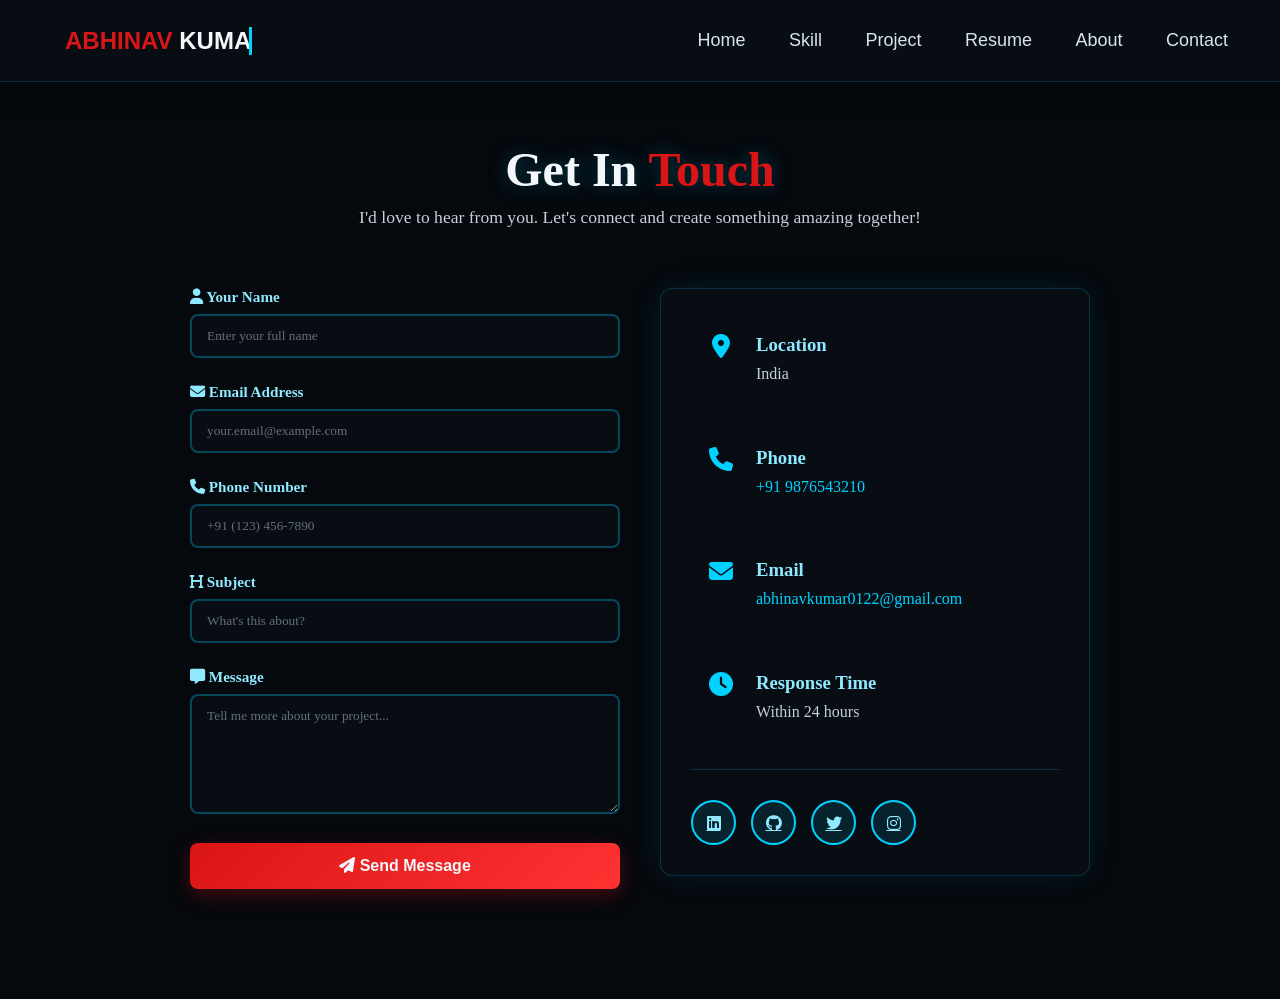
==== contact.html @ 3635540a "Add files via upload" ====
<!DOCTYPE html>
<html lang="en">
<head>
    <meta charset="UTF-8">
    <meta name="viewport" content="width=device-width, initial-scale=1.0">
    <title>Contact - Abhinav Kumar</title>
    <link rel="stylesheet" href="https://cdnjs.cloudflare.com/ajax/libs/font-awesome/6.7.2/css/all.min.css">
    <link rel="stylesheet" href="design.css">
    <style>
        .contact-container {
            background-color: #05080d;
            min-height: 100vh;
            padding: 60px 20px;
        }

        .contact-wrapper {
            max-width: 900px;
            margin: 0 auto;
        }

        .contact-header {
            text-align: center;
            margin-bottom: 60px;
            animation: slideDown 0.8s ease-out;
        }

        .contact-header h1 {
            color: #f4f7fb;
            font-size: 3em;
            margin-bottom: 10px;
            text-shadow: 0 0 20px rgba(0, 210, 255, 0.3);
        }

        .contact-header h1 span {
            color: rgb(218, 21, 21);
        }

        .contact-header p {
            color: #c5d0da;
            font-size: 1.1em;
        }

        .contact-content {
            display: grid;
            grid-template-columns: 1fr 1fr;
            gap: 40px;
            margin-bottom: 50px;
        }

        .contact-form-section, .contact-info-section {
            animation: fadeInUp 0.8s ease-out 0.2s both;
        }

        .form-group {
            margin-bottom: 25px;
        }

        .form-group label {
            display: block;
            color: #8feaff;
            margin-bottom: 8px;
            font-weight: 600;
            font-size: 0.95em;
        }

        .form-group input,
        .form-group textarea {
            width: 100%;
            padding: 12px 15px;
            background-color: #080d14;
            border: 2px solid rgba(0, 210, 255, 0.3);
            border-radius: 8px;
            color: #f4f7fb;
            font-family: inherit;
            transition: all 0.3s ease;
            outline: none;
        }

        .form-group input::placeholder,
        .form-group textarea::placeholder {
            color: rgba(193, 208, 218, 0.5);
        }

        .form-group input:focus,
        .form-group textarea:focus {
            border-color: #00d2ff;
            background-color: rgba(0, 210, 255, 0.05);
            box-shadow: 0 0 15px rgba(0, 210, 255, 0.2), inset 0 0 15px rgba(0, 210, 255, 0.05);
            transform: translateY(-2px);
        }

        .form-group textarea {
            resize: vertical;
            min-height: 120px;
        }

        .submit-btn {
            width: 100%;
            padding: 14px;
            background: linear-gradient(135deg, rgb(218, 21, 21), rgb(255, 50, 50));
            color: #f4f7fb;
            border: none;
            border-radius: 8px;
            font-size: 1em;
            font-weight: 600;
            cursor: pointer;
            transition: all 0.3s ease;
            box-shadow: 0 6px 20px rgba(218, 21, 21, 0.3);
        }

        .submit-btn:hover {
            transform: translateY(-3px);
            box-shadow: 0 10px 30px rgba(218, 21, 21, 0.5);
            background: linear-gradient(135deg, rgb(255, 50, 50), rgb(218, 21, 21));
        }

        .submit-btn:active {
            transform: translateY(-1px);
        }

        .contact-info {
            background-color: #080d14;
            padding: 30px;
            border: 1px solid rgba(0, 210, 255, 0.2);
            border-radius: 12px;
            box-shadow: 0 0 30px rgba(0, 210, 255, 0.1);
        }

        .info-item {
            display: flex;
            align-items: flex-start;
            margin-bottom: 30px;
            transition: all 0.3s ease;
            padding: 15px;
            border-radius: 8px;
        }

        .info-item:hover {
            background-color: rgba(0, 210, 255, 0.08);
            transform: translateX(5px);
        }

        .info-item i {
            color: #00d2ff;
            font-size: 1.5em;
            margin-right: 20px;
            min-width: 30px;
            text-align: center;
        }

        .info-text h3 {
            color: #8feaff;
            margin-bottom: 5px;
        }

        .info-text p {
            color: #c5d0da;
            line-height: 1.6;
        }

        .info-text a {
            color: #00d2ff;
            text-decoration: none;
            transition: all 0.3s ease;
        }

        .info-text a:hover {
            color: rgb(218, 21, 21);
            text-shadow: 0 0 10px rgba(0, 210, 255, 0.3);
        }

        .social-links {
            display: flex;
            gap: 15px;
            margin-top: 30px;
            padding-top: 30px;
            border-top: 1px solid rgba(0, 210, 255, 0.2);
        }

        .social-links a {
            width: 45px;
            height: 45px;
            background-color: rgba(0, 210, 255, 0.1);
            border: 2px solid #00d2ff;
            border-radius: 50%;
            display: flex;
            align-items: center;
            justify-content: center;
            color: #8feaff;
            transition: all 0.3s ease;
            cursor: pointer;
        }

        .social-links a:hover {
            background-color: #00d2ff;
            color: #05080d;
            transform: translateY(-5px);
            box-shadow: 0 8px 20px rgba(0, 210, 255, 0.4);
        }

        @keyframes slideDown {
            from {
                opacity: 0;
                transform: translateY(-30px);
            }
            to {
                opacity: 1;
                transform: translateY(0);
            }
        }

        @keyframes fadeInUp {
            from {
                opacity: 0;
                transform: translateY(30px);
            }
            to {
                opacity: 1;
                transform: translateY(0);
            }
        }

        @media (max-width: 768px) {
            .contact-content {
                grid-template-columns: 1fr;
                gap: 30px;
            }

            .contact-header h1 {
                font-size: 2em;
            }

            .contact-form-section, .contact-info-section {
                animation: fadeInUp 0.8s ease-out both;
            }
        }
    </style>
</head>
<body class="portfolio-home">
<div class="containeer">
    <h2><span>ABHINAV</span> KUMAR </h2>
    <div class="navbar" id="navbar">
        <a href="port.html#home"><i class="fa-solid fa-house"></i> Home</a>
        <a href="port.html#skills"><i class="fa-solid fa-code"></i> Skill</a>
        <a href="port.html#projects"><i class="fa-solid fa-briefcase"></i> Project</a>
        <a href="port.html#resume"><i class="fa-solid fa-file"></i> Resume</a>
        <a href="port.html#about"><i class="fa-solid fa-user"></i> About</a>
        <a href="port.html#contact"><i class="fa-solid fa-envelope"></i> Contact</a>
    </div>
    <div class="menu" id="menu">
        <i class="fa-solid fa-bars"></i>
    </div>
</div>

<div class="contact-container">
    <div class="contact-wrapper">
        <div class="contact-header">
            <h1>Get In <span>Touch</span></h1>
            <p>I'd love to hear from you. Let's connect and create something amazing together!</p>
        </div>

        <div class="contact-content">
            <div class="contact-form-section">
                <form id="contactForm">
                    <div class="form-group">
                        <label for="name"><i class="fa-solid fa-user"></i> Your Name</label>
                        <input type="text" id="name" name="name" placeholder="Enter your full name" required>
                    </div>

                    <div class="form-group">
                        <label for="email"><i class="fa-solid fa-envelope"></i> Email Address</label>
                        <input type="email" id="email" name="email" placeholder="your.email@example.com" required>
                    </div>

                    <div class="form-group">
                        <label for="phone"><i class="fa-solid fa-phone"></i> Phone Number</label>
                        <input type="tel" id="phone" name="phone" placeholder="+91 (123) 456-7890">
                    </div>

                    <div class="form-group">
                        <label for="subject"><i class="fa-solid fa-heading"></i> Subject</label>
                        <input type="text" id="subject" name="subject" placeholder="What's this about?" required>
                    </div>

                    <div class="form-group">
                        <label for="message"><i class="fa-solid fa-message"></i> Message</label>
                        <textarea id="message" name="message" placeholder="Tell me more about your project..." required></textarea>
                    </div>

                    <button type="submit" class="submit-btn">
                        <i class="fa-solid fa-paper-plane"></i> Send Message
                    </button>
                </form>
            </div>

            <div class="contact-info-section">
                <div class="contact-info">
                    <div class="info-item">
                        <i class="fa-solid fa-map-marker-alt"></i>
                        <div class="info-text">
                            <h3>Location</h3>
                            <p>India</p>
                        </div>
                    </div>

                    <div class="info-item">
                        <i class="fa-solid fa-phone"></i>
                        <div class="info-text">
                            <h3>Phone</h3>
                            <p><a href="tel:+919876543210">+91 9876543210</a></p>
                        </div>
                    </div>

                    <div class="info-item">
                        <i class="fa-solid fa-envelope"></i>
                        <div class="info-text">
                            <h3>Email</h3>
                            <p><a href="mailto:abhinavkumar0122@gmail.com">abhinavkumar0122@gmail.com</a></p>
                        </div>
                    </div>

                    <div class="info-item">
                        <i class="fa-solid fa-clock"></i>
                        <div class="info-text">
                            <h3>Response Time</h3>
                            <p>Within 24 hours</p>
                        </div>
                    </div>

                    <div class="social-links">
                        <a href="https://www.linkedin.com/in/abhinav-kumar-mca" target="_blank" title="LinkedIn">
                            <i class="fa-brands fa-linkedin"></i>
                        </a>
                        <a href="https://www.github.com/abhinavpandit123" target="_blank" title="GitHub">
                            <i class="fa-brands fa-github"></i>
                        </a>
                        <a href="https://twitter.com" target="_blank" title="Twitter">
                            <i class="fa-brands fa-twitter"></i>
                        </a>
                        <a href="https://instagram.com" target="_blank" title="Instagram">
                            <i class="fa-brands fa-instagram"></i>
                        </a>
                    </div>
                </div>
            </div>
        </div>
    </div>
</div>

<script>
    const contactForm = document.getElementById('contactForm');
    
    if (contactForm) {
        contactForm.addEventListener('submit', function(e) {
            e.preventDefault();
            
            const name = document.getElementById('name').value;
            const email = document.getElementById('email').value;
            const subject = document.getElementById('subject').value;
            const message = document.getElementById('message').value;
            
            // Create mailto link with pre-filled subject
            const mailtoLink = `mailto:abhinavkumar0122@gmail.com?subject=${encodeURIComponent(subject)}&body=${encodeURIComponent(`Name: ${name}\nEmail: ${email}\n\n${message}`)}`;
            
            window.location.href = mailtoLink;
            
            // Reset form
            contactForm.reset();
        });
    }

    // Smooth scroll behavior
    document.querySelectorAll('a[href^="#"]').forEach(anchor => {
        anchor.addEventListener('click', function (e) {
            e.preventDefault();
            const target = document.querySelector(this.getAttribute('href'));
            if (target) {
                target.scrollIntoView({ behavior: 'smooth' });
            }
        });
    });
</script>
</body>
</html>
---- design.css ----
*{
    margin: 0;
    padding: 0;
    box-sizing: border-box;
}

html {
    scroll-behavior: smooth;
}

   body{
   background-color:  #010101;

}

.page-section {
    min-height: 620px;
    padding-top: 1px;
    scroll-margin-top: 85px;
}

.page-section:empty {
    display: none;
}

.portfolio-home {
    background-color: #05080d;
}

.portfolio-home .containeer {
    background-color: #080d14;
    border-bottom: 1px solid rgba(0, 210, 255, 0.16);
    box-shadow: 0 8px 24px rgba(0, 0, 0, 0.28);
}

.portfolio-home .containeer h2 {
    color: #f4f7fb;
    border-right-color: #00d2ff;
}

.portfolio-home .containeer h2 span,
.portfolio-home .big-name,
.portfolio-home .role {
    color:   rgb(218, 21, 21);
}

.portfolio-home .navbar a {
    color: #d9e4ec;
}

.portfolio-home .navbar a:hover {
    background-color: #00d2ff;
    color: #05080d;
    box-shadow: 0 6px 18px rgba(0, 210, 255, 0.28);
}

.portfolio-home .name {
    background-color: #080d14;
    border: 1px solid rgba(0, 210, 255, 0.18);
    box-shadow: 0 0 45px rgba(0, 210, 255, 0.2);
    animation: homeGlow 8s ease-in-out infinite;
}

.portfolio-home .about-text {
    color: #c5d0da;
}

.portfolio-home .btn a:first-child button {
    background-color:  rgb(218, 21, 21);
}

.portfolio-home .btn a:last-child button {
    border-color: #00d2ff;
    color: #d9e4ec;
}

.portfolio-home .btn button:hover {
    box-shadow: 0 8px 28px rgba(255, 85, 119, 0.3);
}

.portfolio-home .emoji a {
    color: #8feaff;
}

@keyframes homeGlow {
    0%, 100% {
        box-shadow: 0 0 45px rgba(0, 210, 255, 0.2);
    }
    50% {
        box-shadow: 0 0 52px rgba(255, 85, 119, 0.2);
    }
}

@media (min-width: 769px) {
    #skills {
        margin-top: 650px;
    }

    #about {
        margin-top: 0;
    }
}
.containeer{

    background-color: #060606;
    position: relative;
    z-index: 10;
    padding: 25px;
    text-align: right;
  font-family: 'Franklin Gothic Medium', 'Arial Narrow', Arial, sans-serif;
  display: flex;
  justify-content: space-between;
  align-items: center;
}
.containeer h2{
    color: white;
    margin-left: 40px;
     border-right: 3px solid cyan;
    overflow: hidden;
    white-space: nowrap;
    width: 14ch;
    animation: typing 5s steps(20)infinite alternate;

}
.containeer h2 span{
    color: rgb(218, 21, 21);
}
@keyframes typing{
    from
    {
        width: 0;

    }
    to{
        width: 14ch;
    }
}
@keyframes blink
{
    50%
    {
        border: transparent;
    }
}

 .navbar a{
    font-size: 18px;
    color: white;
    text-decoration:none ;
   margin-right: 15px;
  padding: 5px 12px;
  transition: all 0.3s ease;
  display: inline-block;
}

.navbar a i {
    display: none;
}
.containeer a:hover{
    background-color: rgb(234, 190, 14);
    color: black;
    border-radius: 5px;
    transform: translateY(-3px);
    cursor: pointer;
    box-shadow: -2px 6px 10px rgba(29, 229, 255, 0.4);
}
.hero
{
    display: flex;
    justify-content: center;
}
.hero img{
    width: 100%;
    height: 325px;
    
}
.hero h1{
    color: white;
    position: absolute;
    margin-top: 80px;
}
.hero h3{
     color: white;
    position: absolute;
    margin-top: 150px;
    text-align: center;
}
/* Mobile view */
.menu {
     display: none; 
    color: white;
    font-size: 30px;
    cursor: pointer;
}
/* mobile view */
@media (max-width:768px) {
    .containeer
    {
        display: flex;
        justify-content: space-between;
        align-items: center;
        flex-wrap: wrap;
        padding: 25px;
    }
    .menu
    {
        display: block;
    }
    .navbar
    {
        display: none;
        flex-direction: column;
        width: 100%;
        background-color: #060606;
        position: absolute;
        top: 75px;
        left: 0;
        z-index: 20;
        text-align: center;
    }
    .navbar.active
    {
        display: flex;
    }
     .navbar a{
        display: block;
        padding: 15px;
        margin: 0;
        border-bottom: 1px solid gray;
    }

    /* Logo chhota */
    .containeer h2{
        font-size: 22px;
        margin-left: 0;
    }
}
/* box */
.name
{
    color: white;
     
    display: inline-flex;
    position: absolute;
    margin-top: 30px;
    margin-left: 226px;
    font-family: 'Times New Roman', Times, serif;
    background-color:  #060606;
    border-radius: 10px ;
     transform: translateY(-3px);
     box-shadow: -2px 6px 59px rgba(29, 229, 255, 0.4);
    padding: 200px 80px;
     width: 1100px;
     height: 580px;
    
    gap: 10px;
    animation: rgbGlow 4s infinite;
}

.hi-text{
    position: relative;
    font-size: 25px;
    margin-top: -150px;
    right: 20px;
    font-family: 'Franklin Gothic Medium', 'Arial Narrow', Arial, sans-serif;
    font-weight: 900;

}
.big-name
{
    color: rgb(218, 21, 21);
   margin-top: -110px;
   position: relative;
   overflow: hidden;
   right: 98px;
    font-family: Arial, Helvetica, sans-serif;
    font-weight: 800;
    font-size: 65px;
   
}
.bign{
    margin-top: -110px;
    position: relative;
    right: 70px;
    font-family: Arial, Helvetica, sans-serif;
    font-weight: 800;
    font-size: 65px;
}

  .intro-text{
  
   
    margin-top: 20px;
    margin-left: -717px;
    font-size: 30px;
     white-space: nowrap;
    
}

.role-text {
    display: inline-block;
    position: relative;
    height: 30px;
    width: 300px;
    overflow: hidden;
    right: -8px;
    top: 25px;
  
}

.role {
    display: block;
    position: absolute;
    opacity: 0;
    animation: role-change 8s infinite;
    color: rgb(218, 21, 21);
    font-weight: 500;
    font-family: Arial, Helvetica, sans-serif;
    font-weight: 700;
    font-size: 25px;
}


/* Different delay for each role */

.role:nth-child(1) {
    animation-delay: 0s;
}

.role:nth-child(2) {
    animation-delay: 2s;
}

.role:nth-child(3) {
    animation-delay: 4s;
}

.role:nth-child(4) {
    animation-delay: 6s;
}


/* Animation */

@keyframes role-change {

    0% {
        opacity: 0;
        transform: translateY(30px);
    }

    10% {
        opacity: 1;
        transform: translateY(0);
    }

    25% {
        opacity: 1;
        transform: translateY(0);
    }

    35% {
        opacity: 0;
        transform: translateY(-30px);
    }

    100% {
        opacity: 0;
        transform: translateY(-30px);
    }
}

@keyframes rgbGlow {
    0% {
        box-shadow: 0 0 38px rgba(251, 0, 148, 0.28);
    }
    12.5% {
        box-shadow: 0 0 38px rgba(0, 255, 170, 0.28);
    }
    25% {
        box-shadow: 0 0 38px rgba(255, 210, 0, 0.28);
    }
    37.5% {
        box-shadow: 0 0 38px rgba(255, 70, 100, 0.28);
    }
    50% {
        box-shadow: 0 0 38px rgba(120, 80, 255, 0.28);
    }
    62.5% {
        box-shadow: 0 0 38px rgba(251, 0, 148, 0.28);
    }
    75% {
        box-shadow: 0 0 38px rgba(0, 255, 170, 0.28);
    }
    87.5% {
        box-shadow: 0 0 38px rgba(255, 210, 0, 0.28);
    }
    100% {
        box-shadow: 0 0 38px rgba(50, 150, 255, 0.28);
    }
} 



.profile {
    position: absolute;

    width: 400px;
    height: 629px;

    object-fit: contain;

    right: 2px;
    top: -47px;  
}
.about-text {
    position: absolute;
    top:  290px;
    left: 65px;

    width: 500px;

    overflow: hidden;

    font-family: 'Franklin Gothic Medium', 'Arial Narrow', Arial, sans-serif;
    font-weight: 600;
    word-spacing: 5px;
    letter-spacing: 1px;
}
.btn {
    position: relative;
    top: 200px;
    right: 75px;
    margin-left: -390px;
}
.btn button {
  
    padding: 19px 30px;
    border-radius: 10px;
    font-family: 'Franklin Gothic Medium', 'Arial Narrow', Arial, sans-serif;
    font-size: 15px;
    font-weight: bold;
    letter-spacing: 1px;
    cursor: pointer;
    margin-left: 80px;
      transition: all 0.3s ease;
}

.btn a:first-child button {
    background-color: rgb(218, 21, 21);
    color: white;
    border: none;
}

.btn a:last-child button {
   
    background-color: transparent;
    color: white;
    border: 1px solid white;
}
.btn button:hover {
    transform: translateY(-4px);
    box-shadow: -2px 8px 60px rgba(230, 9, 9, 0.903);
}
.emoji {
    position: absolute;
    bottom: 23px;
    left: 48px;

    display: flex;
    gap: 25px;
}

.emoji a {
    text-decoration: none;
    color: white;
    font-size: 25px;
    padding: 20px;
    transition: all 0.3s ease ;
}



 .emoji a:hover {
    transform: translateY(-5px);
}
/* ===== FINAL MOBILE NAVBAR FIX ===== */


@media (max-width: 768px) {

    body {
        width: 100%;
        overflow-x: hidden;
    }

    /* NAVBAR */

 .containeer {
    width: 100%;
    min-height: 65px;

    padding: 12px 18px;

    display: flex;
    flex-wrap: nowrap;

    justify-content: space-between;
    align-items: center;

    position: relative;
    z-index: 9999;
}

    .containeer h2 {
        margin-left: 0;
        font-size: 20px;
    }


.menu {
    display: block;
    color: white;
    font-size: 28px;
    cursor: pointer;

    margin: auto;
    margin-right: 15px;
    z-index: 10001;
}


    /* MOBILE NAVBAR */

    .navbar {
        display: flex;
        flex-direction: column;

        width: 100%;

        position: absolute;
        top: 65px;
        left: 0;

        background-color: #060606;

        max-height: 0;
        overflow: hidden;

        opacity: 0;
        visibility: hidden;

        transition:
            max-height 0.5s ease,
            opacity 0.4s ease,
            visibility 0s linear 0.5s;
        
        z-index: 1000;
        pointer-events: none;
    }

    .navbar.active {
        max-height: 500px;
        opacity: 1;
        visibility: visible;
        pointer-events: auto;
        transition:
            max-height 0.5s ease,
            opacity 0.4s ease,
            visibility 0s linear 0s;
    }

    .name.navbar-open {
        margin-top: 280px;
        transition: margin-top 0.5s ease;
    }

    .skillbox.navbar-open {
        margin-top: 280px;
        transition: margin-top 0.5s ease;
    }

    .navbar a {
        display: block;
        width: 100%;

        margin: 0;
        padding: 15px;

        text-align: center;

        color: white;
        text-decoration: none;

        border-bottom: 1px solid #333;
        
        font-size: 16px;
    }

    .navbar a i {
        display: inline-block;
        margin-right: 10px;
        width: 20px;
    }


    /* MAIN BOX */

    .name {
        position: relative;

        display: flex;
        flex-direction: column;

        width: calc(100% - 20px);
        height: auto;

        margin: 20px auto;
        padding: 20px;

        transform: none;

        overflow: hidden;

        z-index: 1;
        
        transition: margin-top 0.5s ease;
    }
    
    body > .name {
        margin-top: 0;
    }

    #skills {
        margin-top: 0;
    }


    /* PROFILE IMAGE TOP */

    .profile {
        position: static;

        order: -1;

        display: block;

        width: 100%;
        max-width: 260px;
        height: auto;

        margin: 0 auto 25px;

        object-fit: contain;
    }


    /* HI I'M */

    .hi-text {
        position: static;

        margin: 0;
        right: auto;

        font-size: 22px;
    }


    /* ABHINAV */

    .big-name {
        position: static;

        margin: 5px 0 0;
        right: auto;

        font-size: 45px;
        line-height: 1;
    }


    /* KUMAR */

    .bign {
        position: static;

        margin: 7px 0 0;
        right: auto;

        font-size: 45px;
        line-height: 1;
    }


    /* I'M A */

    .intro-text {
        position: static;

        margin: 30px 0 0;

        font-size: 24px;

        white-space: nowrap;
    }


    /* ROLE */

    .role-text {
        position: relative;

        display: block;

        width: 100%;
        height: 35px;

        margin-top: 5px;

        right: auto;
        top: auto;

        overflow: hidden;
    }

    .role {
        left: 0;
        font-size: 20px;
        white-space: nowrap;
    }


    /* ABOUT */

    .about-text {
        position: static;

        width: 100%;

        margin: -2px 0 0;

        font-size: 14px;

        line-height: 1.6;

        overflow: visible;
    }


    /* BUTTONS */

    .btn {
        position: static;

        width: 100%;

        margin: 25px 0 0;

        display: flex;
        flex-direction: column;

        gap: 12px;
    }

    .btn a {
        width: 100%;
    }

    .btn button {
        width: 100%;

        margin: 0;

        padding: 14px 10px;

        font-size: 14px;
    }
    /* SOCIAL ICONS */

    .emoji {
        position: static;

        width: 100%;

        margin: 20px 0 0;

        display: flex;

        justify-content: center;

        gap: 8px;
    }
    .emoji a {
        padding: 10px;
        font-size: 22px;
    }
} 
.aboutbox
{
    position: relative;
     text-align: center;
     padding-top: 25px;
        margin-top: 30px;
    margin-left: 226px;
        font-family: 'Times New Roman', Times, serif;
    background-color:    #060606;
    border-radius: 10px ;
     transform: translateY(-3px);
     width: 1100px;
     height: 580px;
     
    animation: rgbGlow 7s ease-in-out infinite;
}
.aboutbox h1{
    color: #fffdfd;
    text-decoration: underline;
    text-underline-offset: 15px;
    text-decoration-thickness: 2px;
    text-decoration-color: rgb(218, 21, 21);
} 
.imagebhai
{
    position: relative;
    object-fit: contain;
    width: 275px;
    right: 278px;
    top: 25px;
    transform: translateY(-3px);
     border-radius: 30px ;
        filter: drop-shadow(0 0 18px rgba(0, 210, 255, 0.5))
            drop-shadow(0 0 34px rgba(0, 140, 255, 0.22));
}
.ParagraphAbout{
    
    color: white;
    position: relative;
    max-width: 620px;
    bottom: 450px;
    left: 450px;
    text-align: justify;
    line-height: 1.6;
    font-family: 'Franklin Gothic Medium', 'Arial Narrow', Arial, sans-serif;
    font-style: oblique;
}
.IconAbout
{
    color: white;
   position: relative;
    bottom: 410px;
    left: 40px;
  
}
.IconAbout i{
    color:  rgb(218, 21, 21);
    
}
.IconAbout h3{
    display: grid;
     grid-template-columns: 15px 100px 10px 200px;
    
    column-gap: 20px;
    margin-bottom: 25px;
    margin-left: 475px;
}
.IconAbout h3 span:nth-child(2)
{
    position: relative;
    text-align: justify;
}
.IconAbout h3 span:nth-child(3)
{
   position: relative;
   left: 35px;
}
.IconAbout h3 span:last-child
{
    position: relative;
    left: 40px;
    text-align: left;
}
.Minbox-container
{
    color: white;
    display: flex;
    position: relative;
    bottom: 400px;
    left: 460px;
    max-width: 620px;
    gap: 20px;
}
.Minbox {
    width: 140px;
    height: 90px;
    background-color: #181515;
    /* border: 2px solid rgb(218, 21, 21);  */
    border: 2px solid #00d2ff;
    border-radius: 10px;
    padding: 15px;
    text-align: center;
    gap: 20px;
}

.Maibox .counter {
    display: block;
    color: rgb(218, 21, 21);
    font-size: 28px;
    font-weight: bold;
}

.Minbox p {
    margin-top: 8px;
    font-size: 14px;
}

.about-social,
.contact-social {
    display: flex;
    gap: 18px;
}

.about-social {
    position: absolute;
    left: 65px;
    bottom: 24px;
}

.about-social a,
.contact-social a {
    color: #b9c5d0;
    font-size: 23px;
    transition: color 0.3s ease, transform 0.3s ease;
}

.about-social a:hover,
.contact-social a:hover {
    color: #00d2ff;
    transform: translateY(-3px);
}

.contact-social {
    margin-top: 25px;
}

@media (max-width: 768px) {
    .aboutbox {
        width: calc(100% - 20px);
        height: auto;
        margin: 20px auto;
        padding: 25px 20px;
        transform: none;
        text-align: center;
        transition: margin-top 0.5s ease;
    }

    .aboutbox.navbar-open {
        margin-top: 280px;
    }

    .aboutbox h1 {
        margin-bottom: 25px;
    }

    .imagebhai {
        display: block;
        position: static;
        width: 100%;
        max-width: 275px;
        height: auto;
        margin: 0 auto 25px;
        transform: none;
    }

    .ParagraphAbout {
        position: static;
        max-width: none;
        margin: 0;
        text-align: left;
        line-height: 1.6;
    }

    .IconAbout {
        position: static;
        margin: 25px 0 0;
    }

    .IconAbout h3 {
        grid-template-columns: 20px 90px 10px 1fr;
        column-gap: 8px;
        margin: 0 0 18px;
        font-size: 15px;
        text-align: left;
    }

    .IconAbout h3 span:nth-child(2),
    .IconAbout h3 span:nth-child(3),
    .IconAbout h3 span:last-child {
        position: static;
        text-align: left;
    }

    .Minbox-container {
        position: static;
        display: grid;
        grid-template-columns: repeat(2, minmax(0, 1fr));
        max-width: none;
        gap: 12px;
        margin-top: 25px;
    }

    .Minbox {
        width: 100%;
        height: auto;
        min-height: 90px;
        padding: 12px 8px;
    }

    .about-social {
        position: static;
        justify-content: center;
        margin-top: 25px;
    }
}
.skillbox
{
    text-align: center;
    padding: 25px 35px 35px;
    margin-top: 30px;
    margin-left: 226px;
    font-family: 'Times New Roman', Times, serif;
    background-color: #060606;
    border: 1px solid rgba(0, 210, 255, 0.25);
    border-radius: 10px;
    transform: translateY(-3px);
    width: 1100px;
    min-height: 580px;
    animation: rgbGlow 7s ease-in-out infinite;
}
.skillbox h1{
    color: #fffdfd;
    text-decoration: underline;
    text-underline-offset: 15px;
    text-decoration-thickness: 2px;
    text-decoration-color: rgb(218, 21, 21);
} 

.skill-contaneer
{
    color: white;
    display: grid;
    grid-template-columns: repeat(4, minmax(0, 1fr));
    gap: 18px;
    margin-top: 45px;
}
.skillMinbox
{
    min-height: 125px;
    background: linear-gradient(145deg, #171c27, #101217);
    border: 1px solid rgba(0, 210, 255, 0.35);
    border-radius: 10px;
    padding: 18px 10px;
    display: flex;
    flex-direction: column;
    align-items: center;
    justify-content: center;
    gap: 12px;
    transition: transform 0.3s ease, border-color 0.3s ease, box-shadow 0.3s ease;
}
.skillMinbox:hover
{
    transform: translateY(-5px);
    border-color: #00d2ff;
    box-shadow: 0 10px 25px rgba(0, 210, 255, 0.2);
}
.skillMinbox i
{
    color: #00d2ff;
    font-size: 42px;
}
.skillMinbox span
{
    color: #f4f7fb;
    font: 600 15px 'Franklin Gothic Medium', 'Arial Narrow', Arial, sans-serif;
}

@media (max-width: 768px) {
    .skillbox {
        width: calc(100% - 20px);
        min-height: auto;
        margin: 20px auto;
        padding: 25px 15px;
        transform: none;
    }

    .skillbox h1 {
        font-size: 28px;
    }

    .skill-contaneer {
        grid-template-columns: repeat(2, minmax(0, 1fr));
        gap: 12px;
        margin-top: 35px;
    }

    .skillMinbox {
        min-height: 105px;
        padding: 12px 6px;
    }

    .skillMinbox i {
        font-size: 34px;
    }

    .skillMinbox span {
        font-size: 14px;
    }
}
.project
{
    text-align: center;
    padding: 30px 35px 40px;
    margin-top: 30px;
    margin-left: 226px;
    font-family: 'Times New Roman', Times, serif;
    background-color: #080d14;
    border: 1px solid rgba(0, 210, 255, 0.22);
    border-radius: 10px;
    transform: translateY(-3px);
    width: 1100px;
    min-height: 580px;
    animation: rgbGlow 7s ease-in-out infinite;
}
.project h1
{
    color: white;
    font-size: 38px;
}
.project-eyebrow {
    color: #00d2ff;
    font: 700 13px 'Franklin Gothic Medium', 'Arial Narrow', Arial, sans-serif;
    letter-spacing: 2px;
    margin-bottom: 10px;
}
.project-container {
    display: grid;
    grid-template-columns: repeat(2, minmax(0, 1fr));
    gap: 24px;
    margin-top: 35px;
    text-align: left;
}
.project-card {
    overflow: hidden;
    background: #101722;
    border: 1px solid rgba(0, 210, 255, 0.2);
    border-radius: 10px;
    box-shadow: 0 12px 30px rgba(0, 0, 0, 0.3);
    transition: transform 0.3s ease, border-color 0.3s ease, box-shadow 0.3s ease;
}
.project-card:hover {
    transform: translateY(-7px);
    border-color: #00d2ff;
    box-shadow: 0 18px 35px rgba(0, 210, 255, 0.18);
}
.project-card > img {
    display: block;
    width: 100%;
    height: 170px;
    object-fit: cover;
    filter: saturate(0.8) contrast(1.05);
}
.project-card-content {
    padding: 22px;
}
.project-card-heading {
    display: flex;
    align-items: flex-start;
    gap: 12px;
}
.project-card-heading i {
    color: #ff5577;
    font-size: 22px;
    margin-top: 3px;
}
.project-card h2 {
    color: #f4f7fb;
    font: 700 22px/1.2 Arial, Helvetica, sans-serif;
}
.project-card p {
    color: #b9c5d0;
    font: 15px/1.6 'Franklin Gothic Medium', 'Arial Narrow', Arial, sans-serif;
    margin-top: 15px;
}
.project-tags {
    display: flex;
    flex-wrap: wrap;
    gap: 8px;
    margin-top: 18px;
}
.project-tags span {
    padding: 6px 9px;
    color: #8feaff;
    background: rgba(0, 210, 255, 0.09);
    border: 1px solid rgba(0, 210, 255, 0.25);
    border-radius: 4px;
    font: 12px 'Franklin Gothic Medium', 'Arial Narrow', Arial, sans-serif;
}
.project-link {
    display: inline-flex;
    align-items: center;
    gap: 8px;
    margin-top: 22px;
    color: #ff5577;
    text-decoration: none;
    font: 600 14px 'Franklin Gothic Medium', 'Arial Narrow', Arial, sans-serif;
}
.project-link:hover {
    color: #00d2ff;
}

@media (max-width: 768px) {
    .project {
        width: calc(100% - 20px);
        min-height: auto;
        margin: 20px auto;
        padding: 25px 15px;
        transform: none;
        transition: margin-top 0.5s ease;
    }

    .project.navbar-open {
        margin-top: 280px;
    }

    .project h1 {
        font-size: 30px;
    }

    .project-container {
        grid-template-columns: 1fr;
        gap: 18px;
        margin-top: 28px;
    }

    .project-card > img {
        height: 155px;
    }

    .project-card-content {
        padding: 18px;
    }

    .project-card h2 {
        font-size: 19px;
    }
}

.resume-page {
    min-height: calc(100vh - 82px);
    padding: 45px 24px 60px;
    background: #05080d;
}

.resume-heading,
.resume-viewer {
    width: min(1000px, 100%);
    margin: 0 auto;
}

.resume-heading {
    padding: 30px 0;
}

.resume-eyebrow {
    color: #00d2ff;
    font: 700 13px 'Franklin Gothic Medium', 'Arial Narrow', Arial, sans-serif;
    letter-spacing: 2px;
}

.resume-heading h1 {
    margin-top: 12px;
    color: #f4f7fb;
    font: 800 48px Arial, Helvetica, sans-serif;
}

.resume-heading h1 span {
    color: #ff5577;
}

.resume-heading p:not(.resume-eyebrow) {
    max-width: 600px;
    margin-top: 14px;
    color: #b9c5d0;
    font: 17px/1.6 'Franklin Gothic Medium', 'Arial Narrow', Arial, sans-serif;
}

.resume-download {
    display: inline-flex;
    align-items: center;
    gap: 9px;
    margin-top: 23px;
    padding: 13px 19px;
    border-radius: 6px;
    background: #ff5577;
    color: #fff;
    text-decoration: none;
    font: 600 15px 'Franklin Gothic Medium', 'Arial Narrow', Arial, sans-serif;
    transition: transform 0.3s ease, background-color 0.3s ease;
}

.resume-download:hover {
    transform: translateY(-3px);
    background: #00d2ff;
    color: #05080d;
}

.resume-viewer {
    overflow: hidden;
    border: 1px solid rgba(0, 210, 255, 0.24);
    border-radius: 8px;
    background: #080d14;
    box-shadow: 0 0 35px rgba(0, 210, 255, 0.1);
}

.resume-viewer-top {
    display: flex;
    align-items: center;
    justify-content: space-between;
    padding: 16px 20px;
    border-bottom: 1px solid rgba(255, 255, 255, 0.1);
}

.resume-viewer-top h2 {
    color: #f4f7fb;
    font: 700 18px Arial, Helvetica, sans-serif;
}

.resume-viewer-top h2 i {
    margin-right: 8px;
    color: #00d2ff;
}

.resume-viewer-top span {
    color: #8c9aa8;
    font: 13px 'Franklin Gothic Medium', 'Arial Narrow', Arial, sans-serif;
}

.resume-viewer iframe {
    display: block;
    width: 100%;
    height: 720px;
    border: 0;
    background: #fff;
}

.contact-page {
    min-height: calc(100vh - 82px);
    display: grid;
    grid-template-columns: 0.9fr 1.1fr;
    gap: 70px;
    align-items: center;
    padding: 70px max(24px, calc((100vw - 1060px) / 2));
    background: #05080d;
}

.contact-intro {
    max-width: 430px;
}

.contact-eyebrow {
    color: #00d2ff;
    font: 700 13px 'Franklin Gothic Medium', 'Arial Narrow', Arial, sans-serif;
    letter-spacing: 2px;
}

.contact-intro h1 {
    margin-top: 16px;
    color: #f4f7fb;
    font: 800 48px/1.1 Arial, Helvetica, sans-serif;
}

.contact-intro h1 span {
    color: #ff5577;
}

.contact-intro > p:not(.contact-eyebrow) {
    margin-top: 20px;
    color: #b9c5d0;
    font: 17px/1.7 'Franklin Gothic Medium', 'Arial Narrow', Arial, sans-serif;
}

.contact-details {
    display: grid;
    gap: 16px;
    margin-top: 30px;
}

.contact-details a {
    display: flex;
    align-items: center;
    gap: 13px;
    color: #d9e4ec;
    text-decoration: none;
    font: 15px 'Franklin Gothic Medium', 'Arial Narrow', Arial, sans-serif;
    transition: color 0.3s ease, transform 0.3s ease;
}

.contact-details a:hover {
    color: #00d2ff;
    transform: translateX(4px);
}

.contact-details i {
    width: 20px;
    color: #ff5577;
    font-size: 18px;
    text-align: center;
}

.contact-form {
    padding: 30px;
    border: 1px solid rgba(0, 210, 255, 0.24);
    border-radius: 10px;
    background: #080d14;
    box-shadow: 0 0 38px rgba(0, 210, 255, 0.1);
}

.form-row {
    display: grid;
    gap: 8px;
    margin-bottom: 20px;
}

.form-row label {
    color: #d9e4ec;
    font: 600 14px 'Franklin Gothic Medium', 'Arial Narrow', Arial, sans-serif;
}

.form-row input,
.form-row textarea {
    width: 100%;
    padding: 13px 14px;
    border: 1px solid #263747;
    border-radius: 5px;
    outline: none;
    resize: vertical;
    background: #101722;
    color: #f4f7fb;
    font: 15px 'Franklin Gothic Medium', 'Arial Narrow', Arial, sans-serif;
    transition: border-color 0.3s ease, box-shadow 0.3s ease;
}

.form-row input:focus,
.form-row textarea:focus {
    border-color: #00d2ff;
    box-shadow: 0 0 0 3px rgba(0, 210, 255, 0.1);
}

.form-row input::placeholder,
.form-row textarea::placeholder {
    color: #718293;
}

.contact-form button {
    display: inline-flex;
    align-items: center;
    gap: 9px;
    padding: 13px 20px;
    border: 0;
    border-radius: 5px;
    cursor: pointer;
    background: #ff5577;
    color: #fff;
    font: 600 15px 'Franklin Gothic Medium', 'Arial Narrow', Arial, sans-serif;
    transition: transform 0.3s ease, background-color 0.3s ease;
}

.contact-form button:hover {
    transform: translateY(-3px);
    background: #00d2ff;
    color: #05080d;
}

@media (max-width: 768px) {
    .contact-page {
        min-height: calc(100vh - 65px);
        grid-template-columns: 1fr;
        gap: 35px;
        padding: 35px 20px 50px;
        transition: margin-top 0.5s ease;
    }

    .contact-page.navbar-open {
        margin-top: 280px;
    }

    .contact-intro h1 {
        font-size: 36px;
    }

    .contact-intro > p:not(.contact-eyebrow) {
        font-size: 15px;
    }

    .contact-form {
        padding: 22px 18px;
    }
}

@media (max-width: 768px) {
    .resume-page {
        min-height: calc(100vh - 65px);
        padding: 25px 15px 40px;
        transition: margin-top 0.5s ease;
    }

    .resume-page.navbar-open {
        margin-top: 280px;
    }

    .resume-heading h1 {
        font-size: 36px;
    }

    .resume-heading p:not(.resume-eyebrow) {
        font-size: 15px;
    }

    .resume-viewer-top {
        padding: 14px;
    }

    .resume-viewer-top h2 {
        font-size: 16px;
    }

    .resume-viewer-top span {
        font-size: 11px;
    }

    .resume-viewer iframe {
        height: 600px;
    }
}
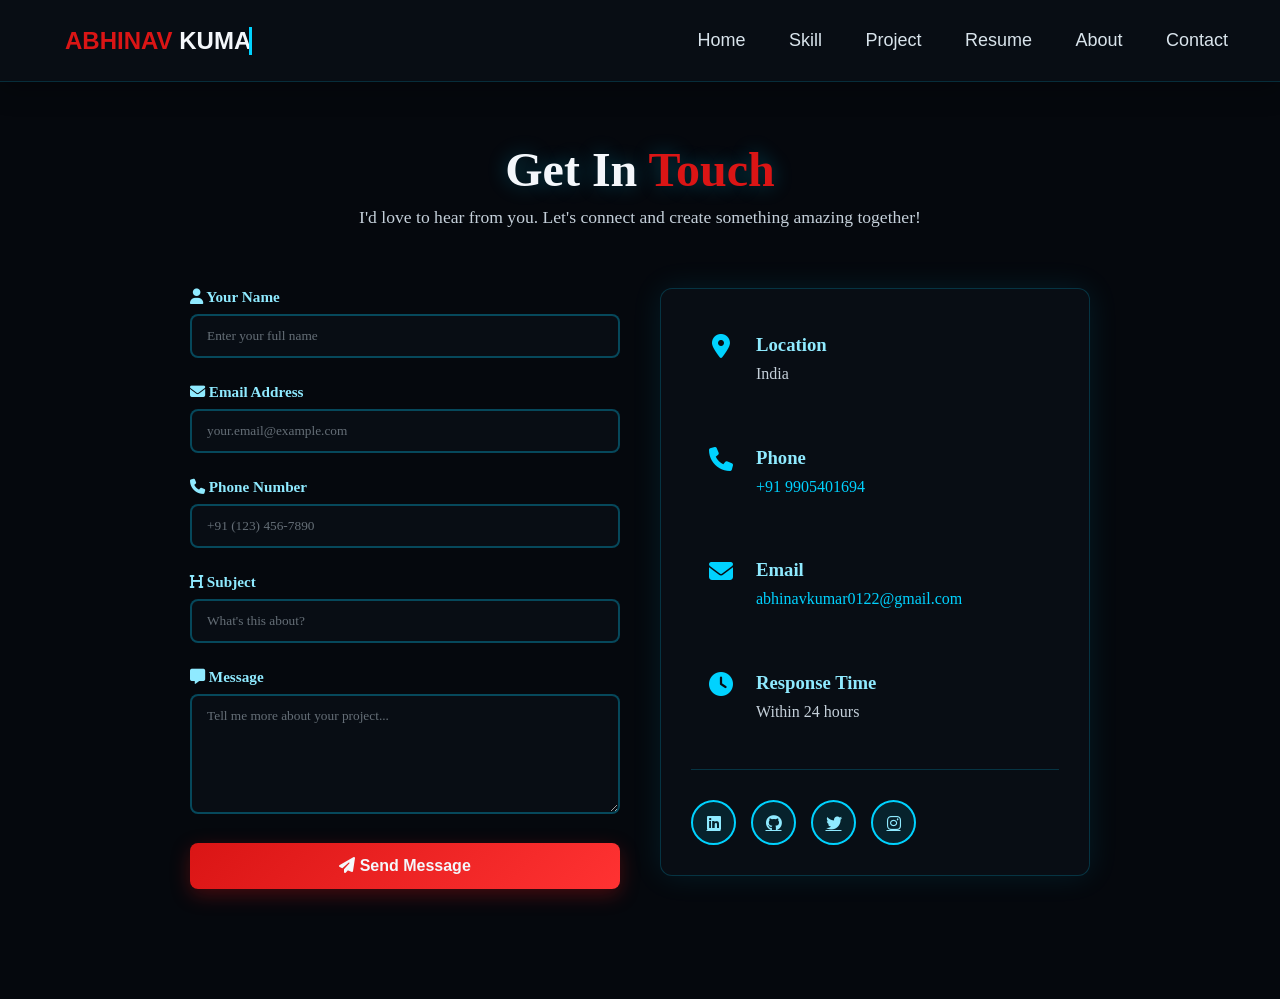
==== commit 8b4667d9: "Update contact.html" ====
--- a/contact.html
+++ b/contact.html
@@ -307,7 +307,7 @@
                         <i class="fa-solid fa-phone"></i>
                         <div class="info-text">
                             <h3>Phone</h3>
-                            <p><a href="tel:+919876543210">+91 9876543210</a></p>
+                            <p><a href="tel:+919905401694">+91 9905401694</a></p>
                         </div>
                     </div>
 
